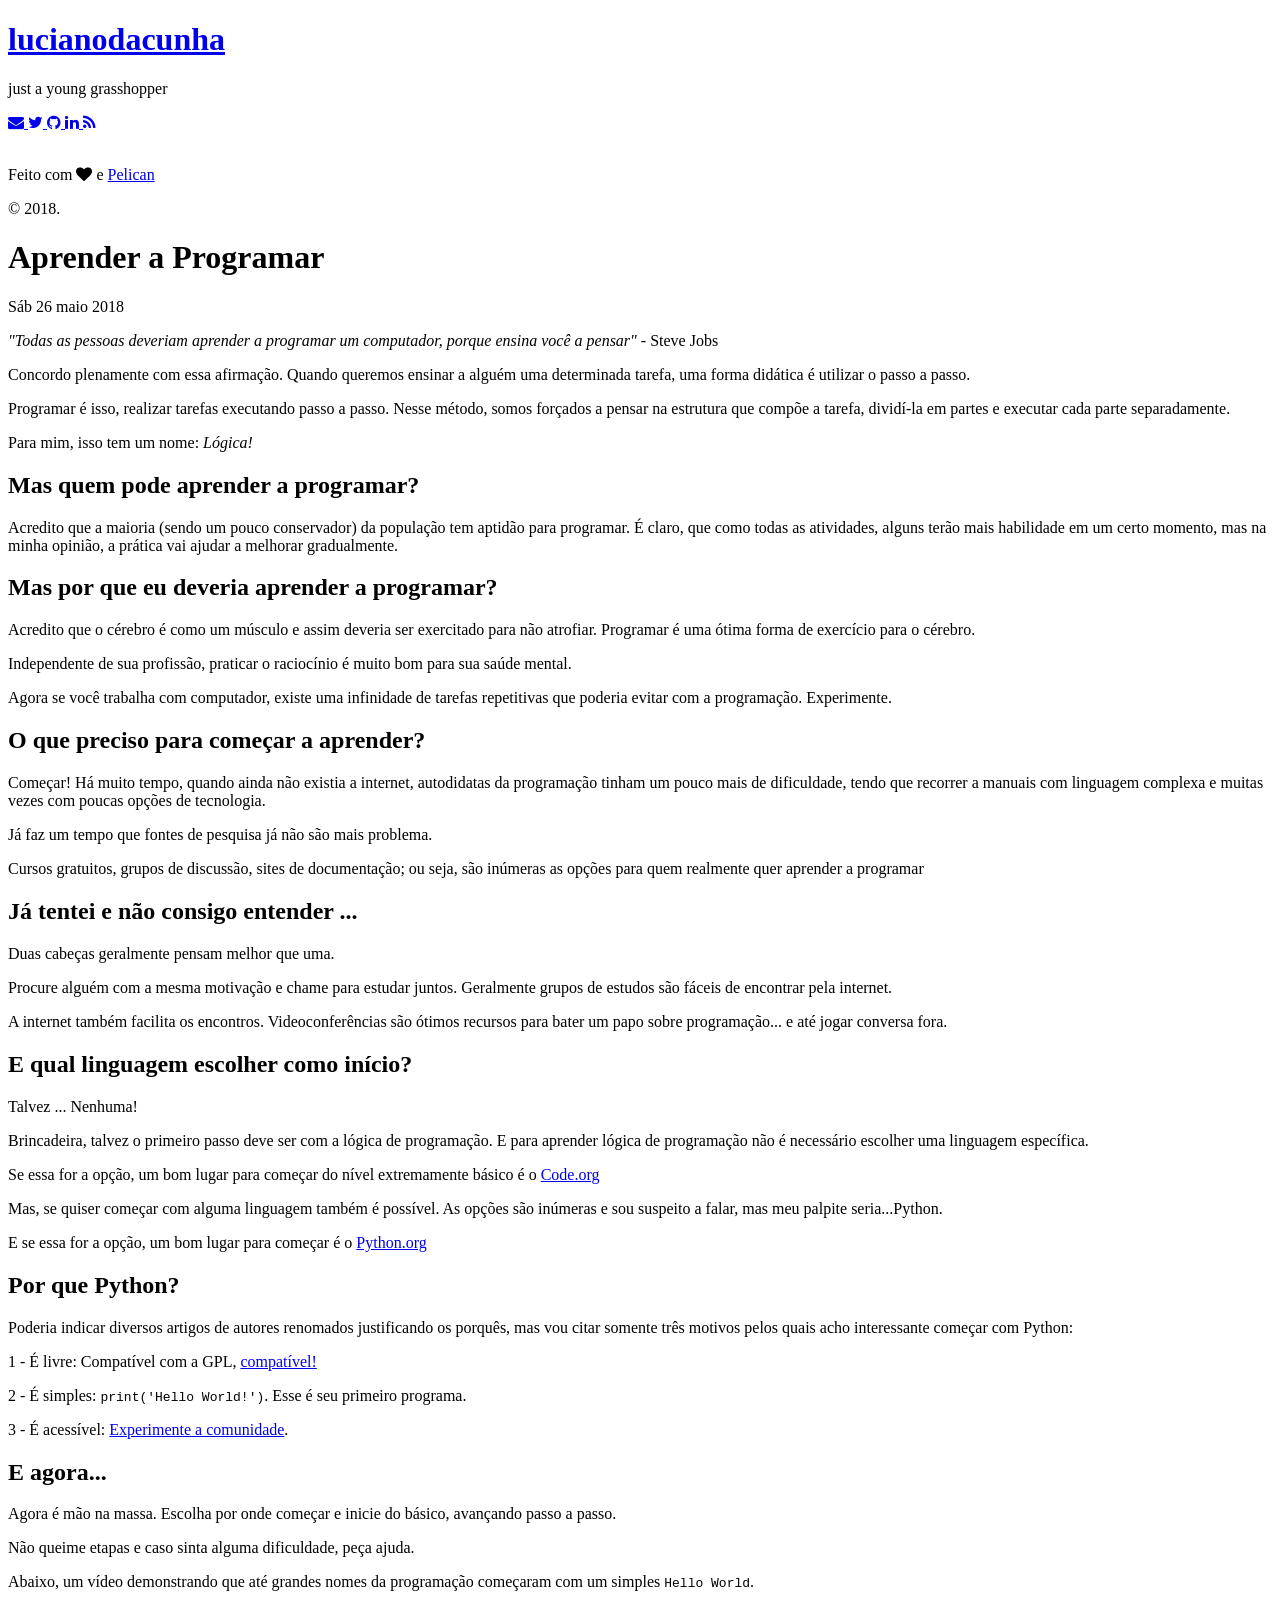
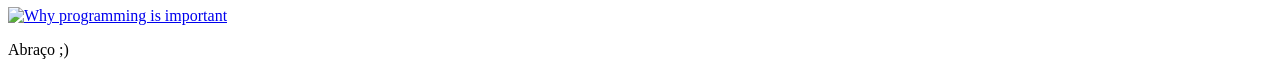
==== aprender-a-programar.html @ 05d7c38f "Generate Pelican site" ====
<!DOCTYPE html>
<html lang="pt" prefix="og: http://ogp.me/ns#">
	<head>
		<link href="http://gmpg.org/xfn/11" rel="profile">
		<meta http-equiv="X-UA-Compatible" content="IE=edge">
		<meta http-equiv="content-type" content="text/html; charset=utf-8">

		<!-- Metadata -->
	<meta name="description" content="just a young grasshopper">
	<meta property="og:description" content="just a young grasshopper">
	<meta property="og:title" content="Aprender a Programar" />
	<meta property="og:type" content="article" />
	<meta property="og:url" content="lucianodacunha.github.io/aprender-a-programar.html" />
		<meta property="og:image" content="lucianodacunha.github.io/images/" />

		<!-- Enable responsiveness on mobile devices-->
		<meta name="viewport" content="width=device-width, initial-scale=1.0, maximum-scale=1">

		<title>lucianodacunha</title>

		<!-- CSS -->
		<link href="//fonts.googleapis.com/" rel="dns-prefetch">
		<link href="//fonts.googleapis.com/css?family=Droid+Serif:400,700,400italic|Abril+Fatface|PT+Sans:400,400italic,700&amp;subset=latin,latin-ext" rel="stylesheet">

		<link rel="stylesheet" href="lucianodacunha.github.io/theme/css/poole.css" />
		<link rel="stylesheet" href="lucianodacunha.github.io/theme/css/hyde.css" />
		<link rel="stylesheet" href="lucianodacunha.github.io/theme/css/syntax.css" />
		<link rel="stylesheet" href="lucianodacunha.github.io/theme/css/style.css" />
		<link rel="stylesheet" href="https://maxcdn.bootstrapcdn.com/font-awesome/4.4.0/css/font-awesome.min.css">

		<!-- RSS -->
		<link rel="alternate" type="application/rss+xml" title="RSS" href="/atom.xml">
	</head>

	<body class="theme-base-0d">
<div class="sidebar">
	<div class="container sidebar-sticky">
		<div class="sidebar-about">

			<h1>
				<a href="/">
					lucianodacunha
				</a>
			</h1>
			<p class="lead"></p>
			<p class="lead">just a young grasshopper </p>
			<p></p>
		</div>
        <div class="navbar">
            <nav class="sidebar-nav">
                        <a class="sidebar-nav-item" href="mailto:lucianodacunha.net_at_gmail.com">
                            <i class="fa fa-envelope"></i>
                        </a>
                        <a class="sidebar-nav-item" href="https://twitter.com/lucianodacunha">
                            <i class="fa fa-twitter"></i>
                        </a>
                        <a class="sidebar-nav-item" href="https://github.com/lucianodacunha">
                            <i class="fa fa-github"></i>
                        </a>
                        <a class="sidebar-nav-item" href="#">
                            <i class="fa fa-linkedin"></i>
                        </a>
                <a class="sidebar-nav-item" href="feeds.rss">
                    <i class="fa fa-feed"></i>
                </a>
            </nav>
        </div>
        <br />
		<div class="copyleft">
			<p>Feito com <i class="fa fa-heart" aria-hidden="true"></i> e
			    <a href="https://blog.getpelican.com/">Pelican</a>
            </p>
            <p>
			    <span class="copyleft-mirror">©</span> 2018.
            </p>
		</div>
	</div>
</div>		<div class="content container">
<div class="post">
	<h1 class="post-title">Aprender a Programar</h1>
	<span class="post-date">Sáb 26 maio 2018</span>
	<p><em>"Todas as pessoas deveriam aprender a programar um computador, porque ensina
você a pensar"</em> - Steve Jobs</p>
<p>Concordo plenamente com essa afirmação. Quando queremos ensinar a alguém uma
determinada tarefa, uma forma didática é utilizar o passo a passo.</p>
<p>Programar é isso, realizar tarefas executando passo a passo. Nesse método,
somos forçados a pensar na estrutura que compõe a tarefa, dividí-la em partes
e executar cada parte separadamente.</p>
<p>Para mim, isso tem um nome: <em>Lógica!</em></p>
<h2>Mas quem pode aprender a programar?</h2>
<p>Acredito que a maioria (sendo um pouco conservador) da população tem aptidão 
para programar. É claro, que como todas as atividades, alguns terão mais 
habilidade em um certo momento, mas na minha opinião, a prática vai ajudar a 
melhorar gradualmente.</p>
<h2>Mas por que eu deveria aprender a programar?</h2>
<p>Acredito que o cérebro é como um músculo e assim deveria ser exercitado para não
atrofiar. Programar é uma ótima forma de exercício para o cérebro.</p>
<p>Independente de sua profissão, praticar o raciocínio é muito bom para sua saúde 
mental.</p>
<p>Agora se você trabalha com computador, existe uma infinidade de tarefas 
repetitivas que poderia evitar com a programação. Experimente. </p>
<h2>O que preciso para começar a aprender?</h2>
<p>Começar! Há muito tempo, quando ainda não existia a internet, autodidatas da 
programação tinham um pouco mais de dificuldade, tendo que recorrer a manuais 
com linguagem complexa e muitas vezes com poucas opções de tecnologia.</p>
<p>Já faz um tempo que fontes de pesquisa já não são mais problema. </p>
<p>Cursos gratuitos, grupos de discussão, sites de documentação; ou seja, são 
inúmeras as opções para quem realmente quer aprender a programar</p>
<h2>Já tentei e não consigo entender ...</h2>
<p>Duas cabeças geralmente pensam melhor que uma. </p>
<p>Procure alguém com a mesma motivação e chame para estudar juntos. Geralmente 
grupos de estudos são fáceis de encontrar pela internet.</p>
<p>A internet também facilita os encontros. Videoconferências são ótimos recursos
para bater um papo sobre programação... e até jogar conversa fora.</p>
<h2>E qual linguagem escolher como início?</h2>
<p>Talvez ... Nenhuma!</p>
<p>Brincadeira, talvez o primeiro passo deve ser com a lógica de programação. E 
para aprender lógica de programação não é necessário escolher uma linguagem 
específica. </p>
<p>Se essa for a opção, um bom lugar para começar do nível extremamente básico é o
<a href="https://code.org/">Code.org</a></p>
<p>Mas, se quiser começar com alguma linguagem também é possível. As opções são
inúmeras e sou suspeito a falar, mas meu palpite seria...Python.</p>
<p>E se essa for a opção, um bom lugar para começar é o <a href="https://www.python.org/">Python.org</a></p>
<h2>Por que Python?</h2>
<p>Poderia indicar diversos artigos de autores renomados justificando os porquês, 
mas vou citar somente três motivos pelos quais acho interessante começar com 
Python:</p>
<p>1 - É livre: Compatível com a GPL, <a href="https://docs.python.org/3/license.html">compatível!</a></p>
<p>2 - É simples: <code>print('Hello World!')</code>. Esse é seu primeiro programa. </p>
<p>3 - É acessível: <a href="https://wiki.python.org.br/PerguntasFrequentes/SobrePython#Onde_posso_tirar_minhas_d.2BAPo-vidas.3F">Experimente a comunidade</a>.</p>
<h2>E agora...</h2>
<p>Agora é mão na massa. Escolha por onde começar e inicie do básico, avançando 
passo a passo. </p>
<p>Não queime etapas e caso sinta alguma dificuldade, peça ajuda.</p>
<p>Abaixo, um vídeo demonstrando que até grandes nomes da programação começaram com
um simples <code>Hello World</code>.</p>
<p><a href="https://youtu.be/nKIu9yen5nc" title="Why programming is important"><img alt="Why programming is important" src="https://i.ytimg.com/vi/dU1xS07N-FA/hqdefault.jpg"></a></p>
<p>Abraço ;)</p>
	<div id="disqus_thread"></div>
		<script type="text/javascript">
			var disqus_shortname = 'https-lucianodacunha-github-io';
			(function() {
	 			var dsq = document.createElement('script'); dsq.type = 'text/javascript'; dsq.async = true;
	 			dsq.src = '//' + disqus_shortname + '.disqus.com/embed.js';
	 			(document.getElementsByTagName('head')[0] || document.getElementsByTagName('body')[0]).appendChild(dsq);
	 		})();
		</script>
	<noscript>Please enable JavaScript to view the <a href="https://disqus.com/?ref_noscript" rel="nofollow">comments powered by Disqus.</a></noscript>
</div>
		</div>
	</body>
</html>
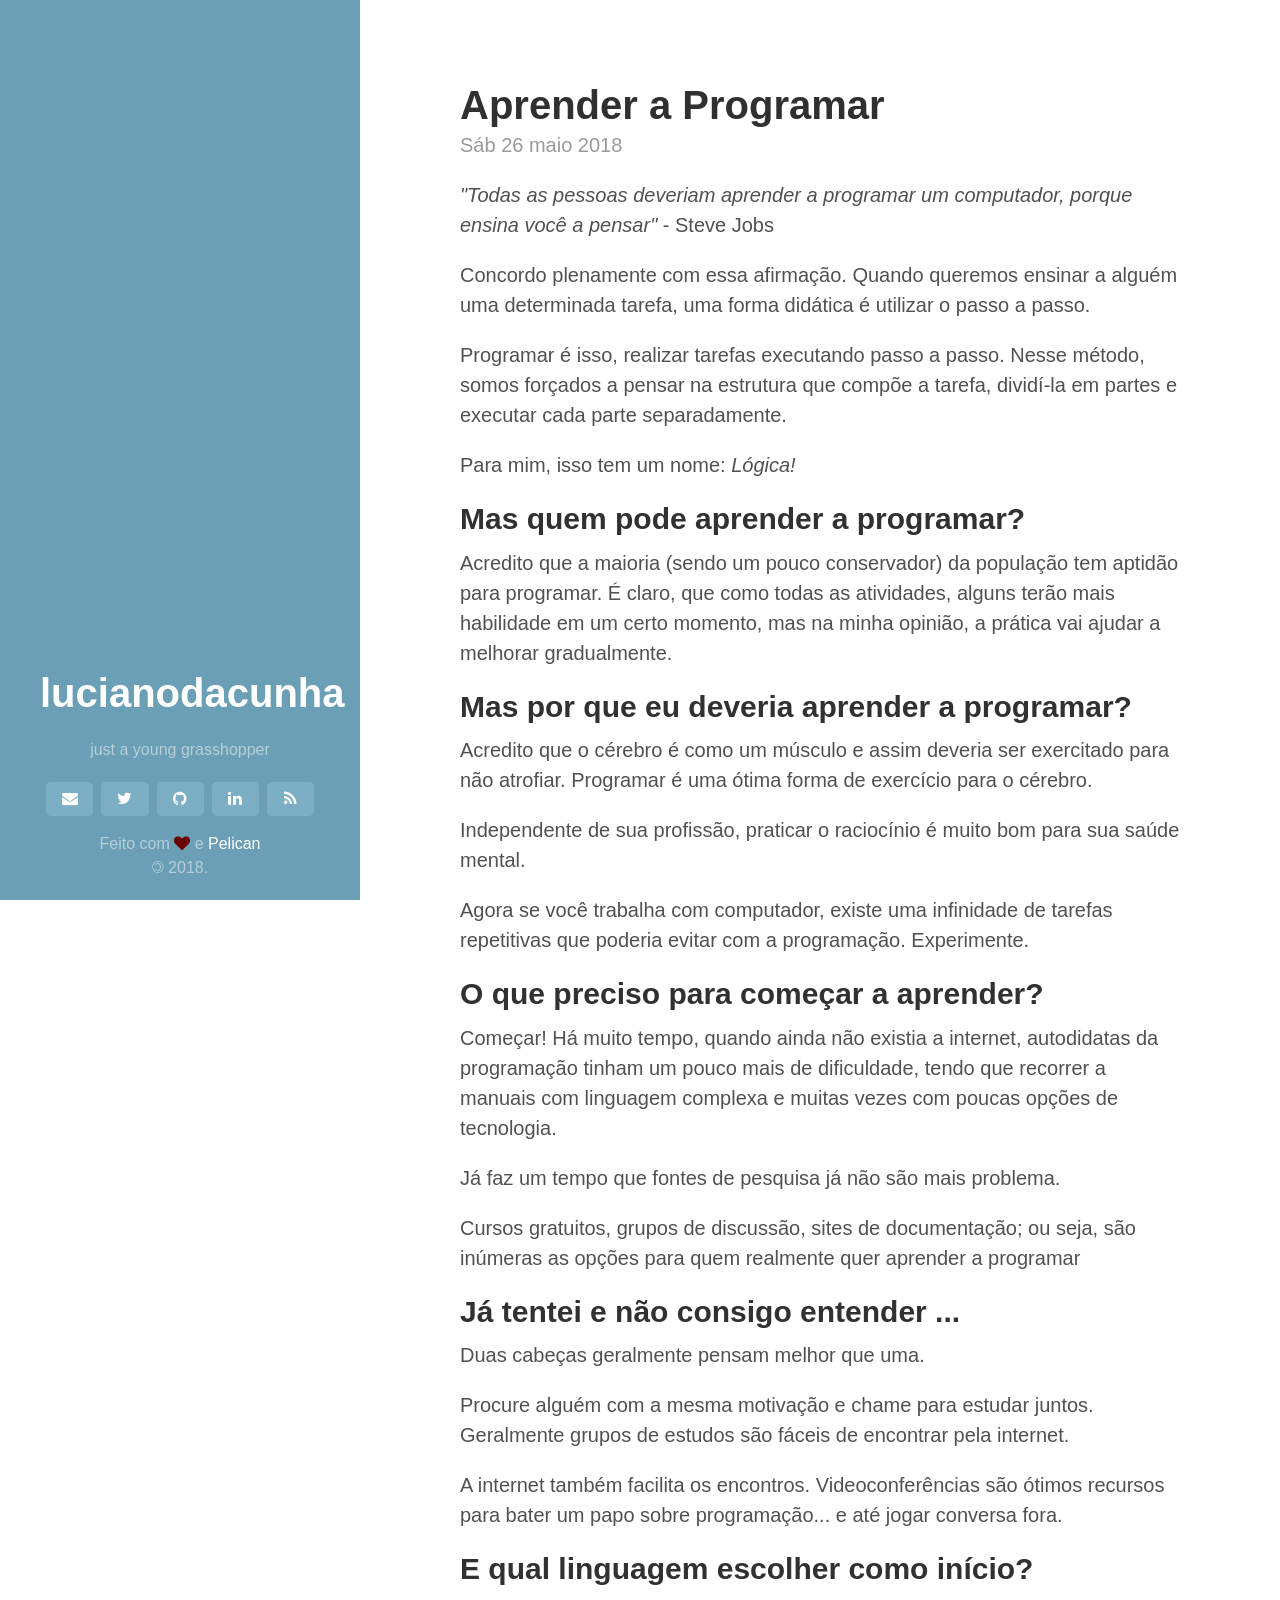
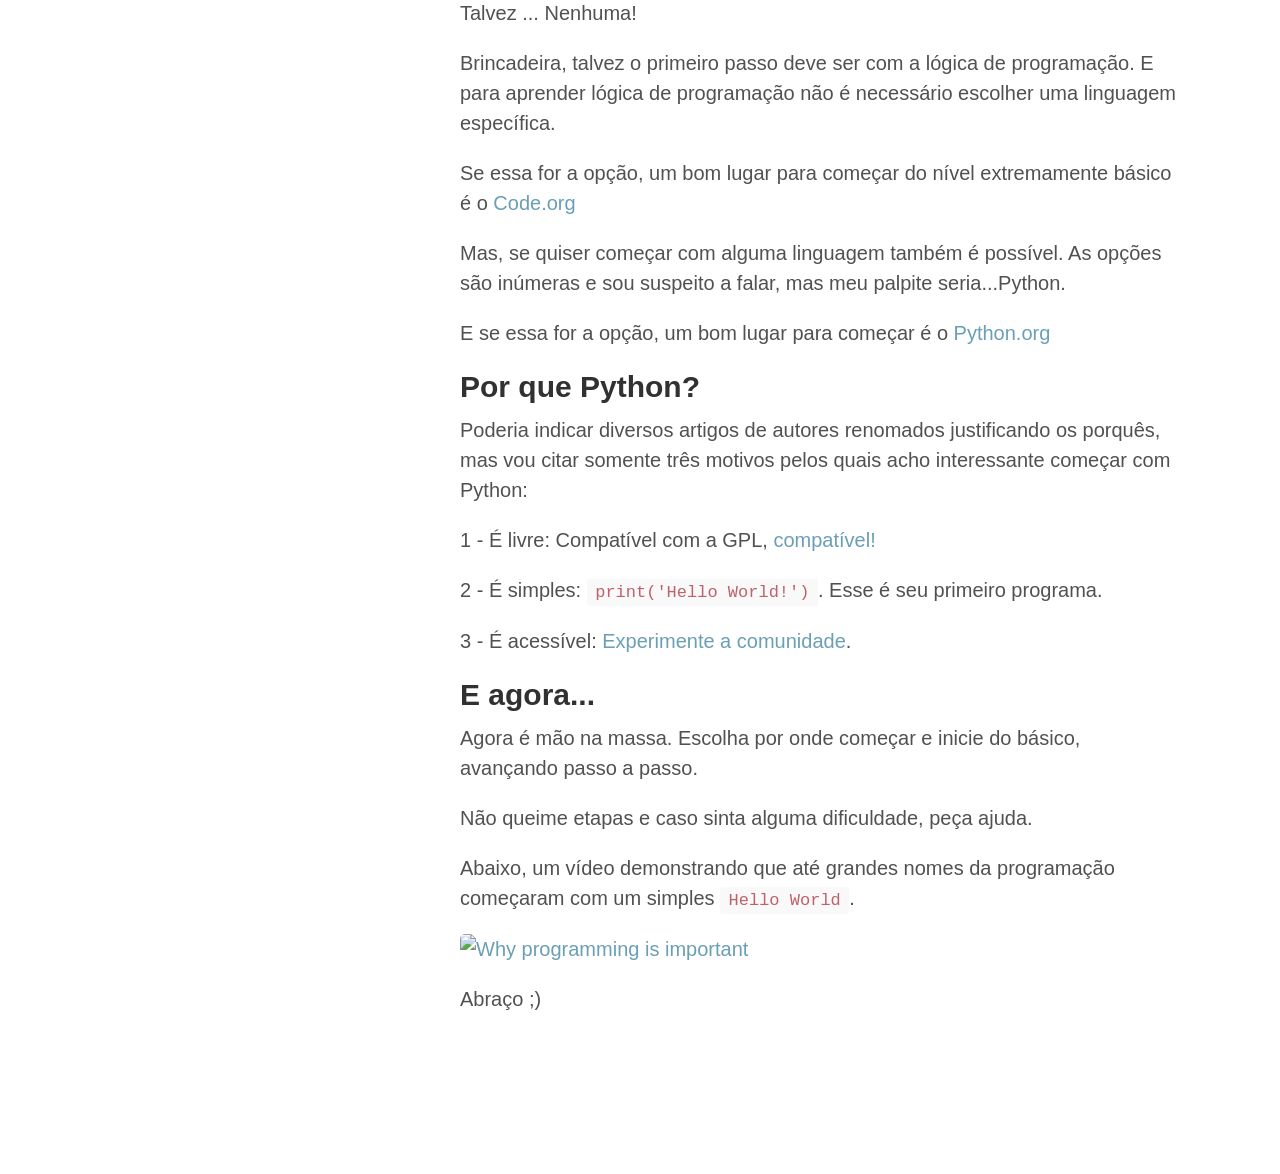
==== commit a22b4872: "Generate Pelican site" ====
--- a/aprender-a-programar.html
+++ b/aprender-a-programar.html
@@ -10,8 +10,8 @@
 	<meta property="og:description" content="just a young grasshopper">
 	<meta property="og:title" content="Aprender a Programar" />
 	<meta property="og:type" content="article" />
-	<meta property="og:url" content="lucianodacunha.github.io/aprender-a-programar.html" />
-		<meta property="og:image" content="lucianodacunha.github.io/images/" />
+	<meta property="og:url" content="/aprender-a-programar.html" />
+		<meta property="og:image" content="/images/" />
 
 		<!-- Enable responsiveness on mobile devices-->
 		<meta name="viewport" content="width=device-width, initial-scale=1.0, maximum-scale=1">
@@ -22,10 +22,10 @@
 		<link href="//fonts.googleapis.com/" rel="dns-prefetch">
 		<link href="//fonts.googleapis.com/css?family=Droid+Serif:400,700,400italic|Abril+Fatface|PT+Sans:400,400italic,700&amp;subset=latin,latin-ext" rel="stylesheet">
 
-		<link rel="stylesheet" href="lucianodacunha.github.io/theme/css/poole.css" />
-		<link rel="stylesheet" href="lucianodacunha.github.io/theme/css/hyde.css" />
-		<link rel="stylesheet" href="lucianodacunha.github.io/theme/css/syntax.css" />
-		<link rel="stylesheet" href="lucianodacunha.github.io/theme/css/style.css" />
+		<link rel="stylesheet" href="/theme/css/poole.css" />
+		<link rel="stylesheet" href="/theme/css/hyde.css" />
+		<link rel="stylesheet" href="/theme/css/syntax.css" />
+		<link rel="stylesheet" href="/theme/css/style.css" />
 		<link rel="stylesheet" href="https://maxcdn.bootstrapcdn.com/font-awesome/4.4.0/css/font-awesome.min.css">
 
 		<!-- RSS -->
--- a/theme/css/poole.css
+++ b/theme/css/poole.css
@@ -0,0 +1,437 @@
+/*
+ *                        ___
+ *                       /\_ \
+ *  _____     ___     ___\//\ \      __
+ * /\ '__`\  / __`\  / __`\\ \ \   /'__`\
+ * \ \ \_\ \/\ \_\ \/\ \_\ \\_\ \_/\  __/
+ *  \ \ ,__/\ \____/\ \____//\____\ \____\
+ *   \ \ \/  \/___/  \/___/ \/____/\/____/
+ *    \ \_\
+ *     \/_/
+ *
+ * Designed, built, and released under MIT license by @mdo. Learn more at
+ * https://github.com/poole/poole.
+ */
+
+
+/*
+ * Contents
+ *
+ * Body resets
+ * Custom type
+ * Messages
+ * Container
+ * Masthead
+ * Posts and pages
+ * Pagination
+ * Reverse layout
+ * Themes
+ */
+
+
+/*
+ * Body resets
+ *
+ * Update the foundational and global aspects of the page.
+ */
+
+* {
+  -webkit-box-sizing: border-box;
+     -moz-box-sizing: border-box;
+          box-sizing: border-box;
+}
+
+html,
+body {
+  margin: 0;
+  padding: 0;
+}
+
+html {
+  font-family: "Helvetica Neue", Helvetica, Arial, sans-serif;
+  font-size: 16px;
+  line-height: 1.5;
+}
+@media (min-width: 38em) {
+  html {
+    font-size: 20px;
+  }
+}
+
+body {
+  color: #515151;
+  background-color: #fff;
+  -webkit-text-size-adjust: 100%;
+      -ms-text-size-adjust: 100%;
+}
+
+/* No `:visited` state is required by default (browsers will use `a`) */
+a {
+  color: #268bd2;
+  text-decoration: none;
+}
+a strong {
+  color: inherit;
+}
+/* `:focus` is linked to `:hover` for basic accessibility */
+a:hover,
+a:focus {
+  text-decoration: underline;
+}
+
+/* Headings */
+h1, h2, h3, h4, h5, h6 {
+  margin-bottom: .5rem;
+  font-weight: bold;
+  line-height: 1.25;
+  color: #313131;
+  text-rendering: optimizeLegibility;
+}
+h1 {
+  font-size: 2rem;
+}
+h2 {
+  margin-top: 1rem;
+  font-size: 1.5rem;
+}
+h3 {
+  margin-top: 1.5rem;
+  font-size: 1.25rem;
+}
+h4, h5, h6 {
+  margin-top: 1rem;
+  font-size: 1rem;
+}
+
+/* Body text */
+p {
+  margin-top: 0;
+  margin-bottom: 1rem;
+}
+
+strong {
+  color: #303030;
+}
+
+
+/* Lists */
+ul, ol, dl {
+  margin-top: 0;
+  margin-bottom: 1rem;
+}
+
+dt {
+  font-weight: bold;
+}
+dd {
+  margin-bottom: .5rem;
+}
+
+/* Misc */
+hr {
+  position: relative;
+  margin: 1.5rem 0;
+  border: 0;
+  border-top: 1px solid #eee;
+  border-bottom: 1px solid #fff;
+}
+
+abbr {
+  font-size: 85%;
+  font-weight: bold;
+  color: #555;
+  text-transform: uppercase;
+}
+abbr[title] {
+  cursor: help;
+  border-bottom: 1px dotted #e5e5e5;
+}
+
+/* Code */
+code,
+pre {
+  font-family: Menlo, Monaco, "Courier New", monospace;
+}
+code {
+  padding: .25em .5em;
+  font-size: 85%;
+  color: #bf616a;
+  background-color: #f9f9f9;
+  border-radius: 3px;
+}
+pre {
+  display: block;
+  margin-top: 0;
+  margin-bottom: 1rem;
+  padding: 1rem;
+  font-size: .8rem;
+  line-height: 1.4;
+  white-space: pre;
+  white-space: pre-wrap;
+  word-break: break-all;
+  word-wrap: break-word;
+  background-color: #f9f9f9;
+}
+pre code {
+  padding: 0;
+  font-size: 100%;
+  color: inherit;
+  background-color: transparent;
+}
+
+/* Pygments via Jekyll */
+.highlight {
+  margin-bottom: 1rem;
+  border-radius: 4px;
+}
+.highlight pre {
+  margin-bottom: 0;
+}
+
+/* Gist via GitHub Pages */
+.gist .gist-file {
+  font-family: Menlo, Monaco, "Courier New", monospace !important;
+}
+.gist .markdown-body {
+  padding: 15px;
+}
+.gist pre {
+  padding: 0;
+  background-color: transparent;
+}
+.gist .gist-file .gist-data {
+  font-size: .8rem !important;
+  line-height: 1.4;
+}
+.gist code {
+  padding: 0;
+  color: inherit;
+  background-color: transparent;
+  border-radius: 0;
+}
+
+/* Quotes */
+blockquote {
+  padding: .5rem 1rem;
+  margin: .8rem 0;
+  color: #7a7a7a;
+  border-left: .25rem solid #e5e5e5;
+}
+blockquote p:last-child {
+  margin-bottom: 0;
+}
+@media (min-width: 30em) {
+  blockquote {
+    padding-right: 5rem;
+    padding-left: 1.25rem;
+  }
+}
+
+img {
+  display: block;
+  max-width: 100%;
+  margin: 0 0 1rem;
+  border-radius: 5px;
+}
+
+/* Tables */
+table {
+  margin-bottom: 1rem;
+  width: 100%;
+  border: 1px solid #e5e5e5;
+  border-collapse: collapse;
+}
+td,
+th {
+  padding: .25rem .5rem;
+  border: 1px solid #e5e5e5;
+}
+tbody tr:nth-child(odd) td,
+tbody tr:nth-child(odd) th {
+  background-color: #f9f9f9;
+}
+
+
+/*
+ * Custom type
+ *
+ * Extend paragraphs with `.lead` for larger introductory text.
+ */
+
+.lead {
+  font-size: 1.25rem;
+  font-weight: 300;
+}
+
+
+/*
+ * Messages
+ *
+ * Show alert messages to users. You may add it to single elements like a `<p>`,
+ * or to a parent if there are multiple elements to show.
+ */
+
+.message {
+  margin-bottom: 1rem;
+  padding: 1rem;
+  color: #717171;
+  background-color: #f9f9f9;
+}
+
+
+/*
+ * Container
+ *
+ * Center the page content.
+ */
+
+.container {
+  max-width: 38rem;
+  padding-left:  1rem;
+  padding-right: 1rem;
+  margin-left:  auto;
+  margin-right: auto;
+}
+
+
+/*
+ * Masthead
+ *
+ * Super small header above the content for site name and short description.
+ */
+
+.masthead {
+  padding-top:    1rem;
+  padding-bottom: 1rem;
+  margin-bottom: 3rem;
+}
+.masthead-title {
+  margin-top: 0;
+  margin-bottom: 0;
+  color: #505050;
+}
+.masthead-title a {
+  color: #505050;
+}
+.masthead-title small {
+  font-size: 75%;
+  font-weight: 400;
+  color: #c0c0c0;
+  letter-spacing: 0;
+}
+
+
+/*
+ * Posts and pages
+ *
+ * Each post is wrapped in `.post` and is used on default and post layouts. Each
+ * page is wrapped in `.page` and is only used on the page layout.
+ */
+
+.page,
+.post {
+  margin-bottom: 4em;
+}
+
+/* Blog post or page title */
+.page-title,
+.post-title,
+.post-title a {
+  color: #303030;
+}
+.page-title,
+.post-title {
+  margin-top: 0;
+}
+
+/* Meta data line below post title */
+.post-date {
+  display: block;
+  margin-top: -.5rem;
+  margin-bottom: 1rem;
+  color: #9a9a9a;
+}
+
+/* Related posts */
+.related {
+  padding-top: 2rem;
+  padding-bottom: 2rem;
+  border-top: 1px solid #eee;
+}
+.related-posts {
+  padding-left: 0;
+  list-style: none;
+}
+.related-posts h3 {
+  margin-top: 0;
+}
+.related-posts li small {
+  font-size: 75%;
+  color: #999;
+}
+.related-posts li a:hover {
+  color: #268bd2;
+  text-decoration: none;
+}
+.related-posts li a:hover small {
+  color: inherit;
+}
+
+.read-more {
+  padding: .5rem .8rem;
+  border: 1px solid #eee;
+  font-size: .8rem;
+  margin-top: 1rem;
+  font-weight: bold;
+}
+
+/*
+ * Pagination
+ *
+ * Super lightweight (HTML-wise) blog pagination. `span`s are provide for when
+ * there are no more previous or next posts to show.
+ */
+
+.pagination {
+  overflow: hidden; /* clearfix */
+  margin-left: -1rem;
+  margin-right: -1rem;
+  font-family: "PT Sans", Helvetica, Arial, sans-serif;
+  color: #ccc;
+  text-align: center;
+}
+
+/* Pagination items can be `span`s or `a`s */
+.pagination-item {
+  display: block;
+  padding: 1rem;
+  border: 1px solid #eee;
+}
+.pagination-item:first-child {
+  margin-bottom: -1px;
+}
+
+/* Only provide a hover state for linked pagination items */
+a.pagination-item:hover {
+  background-color: #f5f5f5;
+}
+
+@media (min-width: 30em) {
+  .pagination {
+    margin: 3rem 0;
+  }
+  .pagination-item {
+    float: left;
+    width: 50%;
+  }
+  .pagination-item:first-child {
+    margin-bottom: 0;
+    border-top-left-radius:    4px;
+    border-bottom-left-radius: 4px;
+  }
+  .pagination-item:last-child {
+    margin-left: -1px;
+    border-top-right-radius:    4px;
+    border-bottom-right-radius: 4px;
+  }
+}
--- a/theme/css/hyde.css
+++ b/theme/css/hyde.css
@@ -0,0 +1,277 @@
+/*
+ *  __                  __
+ * /\ \                /\ \
+ * \ \ \___   __  __   \_\ \     __
+ *  \ \  _ `\/\ \/\ \  /'_` \  /'__`\
+ *   \ \ \ \ \ \ \_\ \/\ \_\ \/\  __/
+ *    \ \_\ \_\/`____ \ \___,_\ \____\
+ *     \/_/\/_/`/___/> \/__,_ /\/____/
+ *                /\___/
+ *                \/__/
+ *
+ * Designed, built, and released under MIT license by @mdo. Learn more at
+ * https://github.com/poole/hyde.
+ */
+
+
+/*
+ * Contents
+ *
+ * Global resets
+ * Sidebar
+ * Container
+ * Reverse layout
+ * Themes
+ */
+
+
+/*
+ * Global resets
+ *
+ * Update the foundational and global aspects of the page.
+ */
+
+html {
+  font-family: "PT Sans", Helvetica, Arial, sans-serif;
+}
+@media (min-width: 48em) {
+  html {
+    font-size: 16px;
+  }
+}
+@media (min-width: 58em) {
+  html {
+    font-size: 20px;
+  }
+}
+
+
+/*
+ * Sidebar
+ *
+ * Flexible banner for housing site name, intro, and "footer" content. Starts
+ * out above content in mobile and later moves to the side with wider viewports.
+ */
+
+.sidebar {
+  text-align: center;
+  padding: 2rem 1rem;
+  color: rgba(255,255,255,.5);
+  background-color: #202020;
+}
+@media (min-width: 48em) {
+  .sidebar {
+    position: fixed;
+    top: 0;
+    left: 0;
+    bottom: 0;
+    width: 18rem;
+    text-align: center;
+  }
+}
+
+/* Sidebar links */
+.sidebar a {
+  color: #fff;
+}
+
+/* About section */
+
+.sidebar-about h1 {
+  color: #fff;
+  margin-top: 0;
+  font-family: "Abril Fatface", serif;
+  font-size: 3rem;
+}
+
+.sidebar-about .lead {
+  font-size: .8rem;
+}
+
+.sidebar-about .profile-picture {
+  margin: 0 auto;
+  border-radius: 50%;
+  border: 2px solid #5b8da2;
+  max-width: 5rem;
+}
+
+/* Sidebar nav */
+.sidebar-nav {
+  margin-bottom: 1rem;
+  padding-left: 2px;
+}
+.sidebar-nav-item {
+  display: block;
+  padding: .25rem 0.5rem;
+  background: #7dafc4;
+  margin: 0 .2rem;
+  border-radius: .25rem;
+  text-transform: uppercase;
+  font-size: .8rem;
+  font-weight: bold;
+  float: left;
+  width: 17%;
+}
+a.sidebar-nav-item:hover,
+a.sidebar-nav-item:focus {
+  background: #6096ac;
+  text-decoration: none;
+}
+.sidebar-nav-item.active {
+  color: #6096ac;
+  background: #fff;
+}
+a.sidebar-nav-item.active:hover,
+a.sidebar-nav-item.active:focus {
+  color: #fff;
+}
+
+/* Sticky sidebar
+ *
+ * Add the `sidebar-sticky` class to the sidebar's container to affix it the
+ * contents to the bottom of the sidebar in tablets and up.
+ */
+
+@media (min-width: 48em) {
+  .sidebar-sticky {
+    position: absolute;
+    right:  1rem;
+    bottom: 1rem;
+    left:   1rem;
+  }
+}
+
+
+/* Container
+ *
+ * Align the contents of the site above the proper threshold with some margin-fu
+ * with a 25%-wide `.sidebar`.
+ */
+
+.content {
+  padding-top:    4rem;
+  padding-bottom: 4rem;
+}
+
+@media (min-width: 48em) {
+  .content {
+    max-width: 38rem;
+    margin-left: 20rem;
+    margin-right: 2rem;
+  }
+}
+
+@media (min-width: 64em) {
+  .content {
+    margin-left: 22rem;
+    margin-right: 4rem;
+  }
+}
+
+
+/*
+ * Reverse layout
+ *
+ * Flip the orientation of the page by placing the `.sidebar` on the right.
+ */
+
+@media (min-width: 48em) {
+  .layout-reverse .sidebar {
+    left: auto;
+    right: 0;
+  }
+  .layout-reverse .content {
+    margin-left: 2rem;
+    margin-right: 20rem;
+  }
+}
+
+@media (min-width: 64em) {
+  .layout-reverse .content {
+    margin-left: 4rem;
+    margin-right: 22rem;
+  }
+}
+
+
+
+/*
+ * Themes
+ *
+ * As of v1.1, Hyde includes optional themes to color the sidebar and links
+ * within blog posts. To use, add the class of your choosing to the `body`.
+ */
+
+/* Base16 (http://chriskempson.github.io/base16/#default) */
+
+/* Red */
+.theme-base-08 .sidebar {
+  background-color: #ac4142;
+}
+.theme-base-08 .content a,
+.theme-base-08 .related-posts li a:hover {
+  color: #ac4142;
+}
+
+/* Orange */
+.theme-base-09 .sidebar {
+  background-color: #d28445;
+}
+.theme-base-09 .content a,
+.theme-base-09 .related-posts li a:hover {
+  color: #d28445;
+}
+
+/* Yellow */
+.theme-base-0a .sidebar {
+  background-color: #f4bf75;
+}
+.theme-base-0a .content a,
+.theme-base-0a .related-posts li a:hover {
+  color: #f4bf75;
+}
+
+/* Green */
+.theme-base-0b .sidebar {
+  background-color: #90a959;
+}
+.theme-base-0b .content a,
+.theme-base-0b .related-posts li a:hover {
+  color: #90a959;
+}
+
+/* Cyan */
+.theme-base-0c .sidebar {
+  background-color: #75b5aa;
+}
+.theme-base-0c .content a,
+.theme-base-0c .related-posts li a:hover {
+  color: #75b5aa;
+}
+
+/* Blue */
+.theme-base-0d .sidebar {
+  background-color: #6a9fb5;
+}
+.theme-base-0d .content a,
+.theme-base-0d .related-posts li a:hover {
+  color: #6a9fb5;
+}
+
+/* Magenta */
+.theme-base-0e .sidebar {
+  background-color: #aa759f;
+}
+.theme-base-0e .content a,
+.theme-base-0e .related-posts li a:hover {
+  color: #aa759f;
+}
+
+/* Brown */
+.theme-base-0f .sidebar {
+  background-color: #8f5536;
+}
+.theme-base-0f .content a,
+.theme-base-0f .related-posts li a:hover {
+  color: #8f5536;
+}
--- a/theme/css/syntax.css
+++ b/theme/css/syntax.css
@@ -0,0 +1,68 @@
+.highlight .hll { background-color: #ffc; }
+.highlight .c { color: #999; } /* Comment */
+.highlight .err { color: #a00; background-color: #faa } /* Error */
+.highlight .k { color: #069; } /* Keyword */
+.highlight .o { color: #555 } /* Operator */
+.highlight .cm { color: #09f; font-style: italic } /* Comment.Multiline */
+.highlight .cp { color: #099 } /* Comment.Preproc */
+.highlight .c1 { color: #999; } /* Comment.Single */
+.highlight .cs { color: #999; } /* Comment.Special */
+.highlight .gd { background-color: #fcc; border: 1px solid #c00 } /* Generic.Deleted */
+.highlight .ge { font-style: italic } /* Generic.Emph */
+.highlight .gr { color: #f00 } /* Generic.Error */
+.highlight .gh { color: #030; } /* Generic.Heading */
+.highlight .gi { background-color: #cfc; border: 1px solid #0c0 } /* Generic.Inserted */
+.highlight .go { color: #aaa } /* Generic.Output */
+.highlight .gp { color: #009; } /* Generic.Prompt */
+.highlight .gs { } /* Generic.Strong */
+.highlight .gu { color: #030; } /* Generic.Subheading */
+.highlight .gt { color: #9c6 } /* Generic.Traceback */
+.highlight .kc { color: #069; } /* Keyword.Constant */
+.highlight .kd { color: #069; } /* Keyword.Declaration */
+.highlight .kn { color: #069; } /* Keyword.Namespace */
+.highlight .kp { color: #069 } /* Keyword.Pseudo */
+.highlight .kr { color: #069; } /* Keyword.Reserved */
+.highlight .kt { color: #078; } /* Keyword.Type */
+.highlight .m { color: #f60 } /* Literal.Number */
+.highlight .s { color: #d44950 } /* Literal.String */
+.highlight .na { color: #4f9fcf } /* Name.Attribute */
+.highlight .nb { color: #366 } /* Name.Builtin */
+.highlight .nc { color: #0a8; } /* Name.Class */
+.highlight .no { color: #360 } /* Name.Constant */
+.highlight .nd { color: #99f } /* Name.Decorator */
+.highlight .ni { color: #999; } /* Name.Entity */
+.highlight .ne { color: #c00; } /* Name.Exception */
+.highlight .nf { color: #c0f } /* Name.Function */
+.highlight .nl { color: #99f } /* Name.Label */
+.highlight .nn { color: #0cf; } /* Name.Namespace */
+.highlight .nt { color: #2f6f9f; } /* Name.Tag */
+.highlight .nv { color: #033 } /* Name.Variable */
+.highlight .ow { color: #000; } /* Operator.Word */
+.highlight .w { color: #bbb } /* Text.Whitespace */
+.highlight .mf { color: #f60 } /* Literal.Number.Float */
+.highlight .mh { color: #f60 } /* Literal.Number.Hex */
+.highlight .mi { color: #f60 } /* Literal.Number.Integer */
+.highlight .mo { color: #f60 } /* Literal.Number.Oct */
+.highlight .sb { color: #c30 } /* Literal.String.Backtick */
+.highlight .sc { color: #c30 } /* Literal.String.Char */
+.highlight .sd { color: #c30; font-style: italic } /* Literal.String.Doc */
+.highlight .s2 { color: #c30 } /* Literal.String.Double */
+.highlight .se { color: #c30; } /* Literal.String.Escape */
+.highlight .sh { color: #c30 } /* Literal.String.Heredoc */
+.highlight .si { color: #a00 } /* Literal.String.Interpol */
+.highlight .sx { color: #c30 } /* Literal.String.Other */
+.highlight .sr { color: #3aa } /* Literal.String.Regex */
+.highlight .s1 { color: #c30 } /* Literal.String.Single */
+.highlight .ss { color: #fc3 } /* Literal.String.Symbol */
+.highlight .bp { color: #366 } /* Name.Builtin.Pseudo */
+.highlight .vc { color: #033 } /* Name.Variable.Class */
+.highlight .vg { color: #033 } /* Name.Variable.Global */
+.highlight .vi { color: #033 } /* Name.Variable.Instance */
+.highlight .il { color: #f60 } /* Literal.Number.Integer.Long */
+
+.css .o,
+.css .o + .nt,
+.css .nt + .nt { color: #999; }
+
+.highlight .lineno { color: #ccc; display:inline-block; padding: 0 5px; border-right:1px solid #ccc; }
+.highlight pre code { display: block; white-space: pre; overflow-x: auto; word-wrap: normal; }
--- a/theme/css/style.css
+++ b/theme/css/style.css
@@ -0,0 +1,37 @@
+/* Overriding Title
+ *
+ */
+
+div.copyleft {
+    margin-top: 0px;
+    padding-top: 20px;
+    font-size: .8rem;
+}
+
+div.copyleft p {
+    margin-bottom: 0px;
+}
+
+.copyleft-mirror {
+    display: inline-block;
+    text-align: right;
+    margin: 0px;
+    -moz-transform: scaleX(-1);
+    -o-transform: scaleX(-1);
+    -webkit-transform: scaleX(-1);
+    transform: scaleX(-1);
+    filter: FlipH;
+    -ms-filter: “FlipH”;
+}
+
+.fa-heart {
+    color: #6C0300;
+    font-size: .7rem;
+}
+
+.sidebar-about h1 {
+  color: #fff;
+  margin-top: 0;
+  font-family: "PT Sans", Helvetica, Arial, sans-serif;
+  font-size: 2rem;
+}
